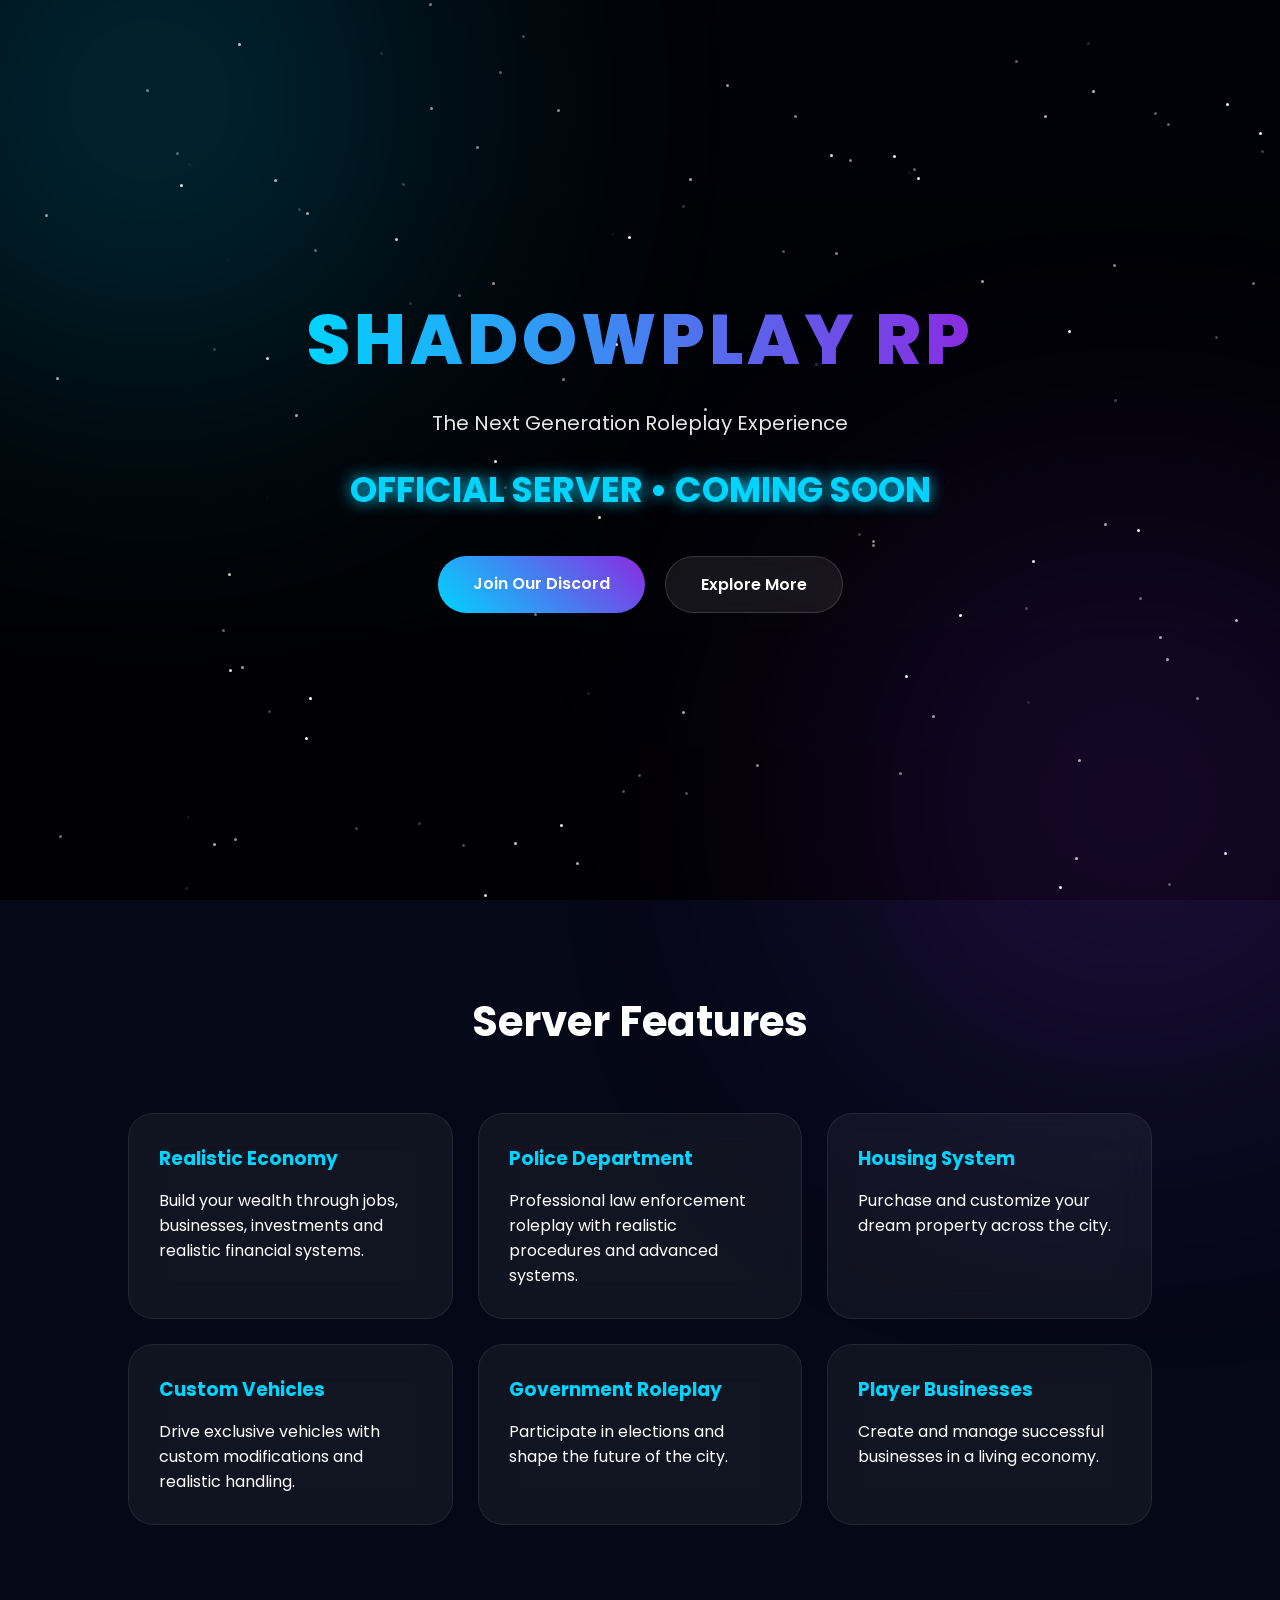
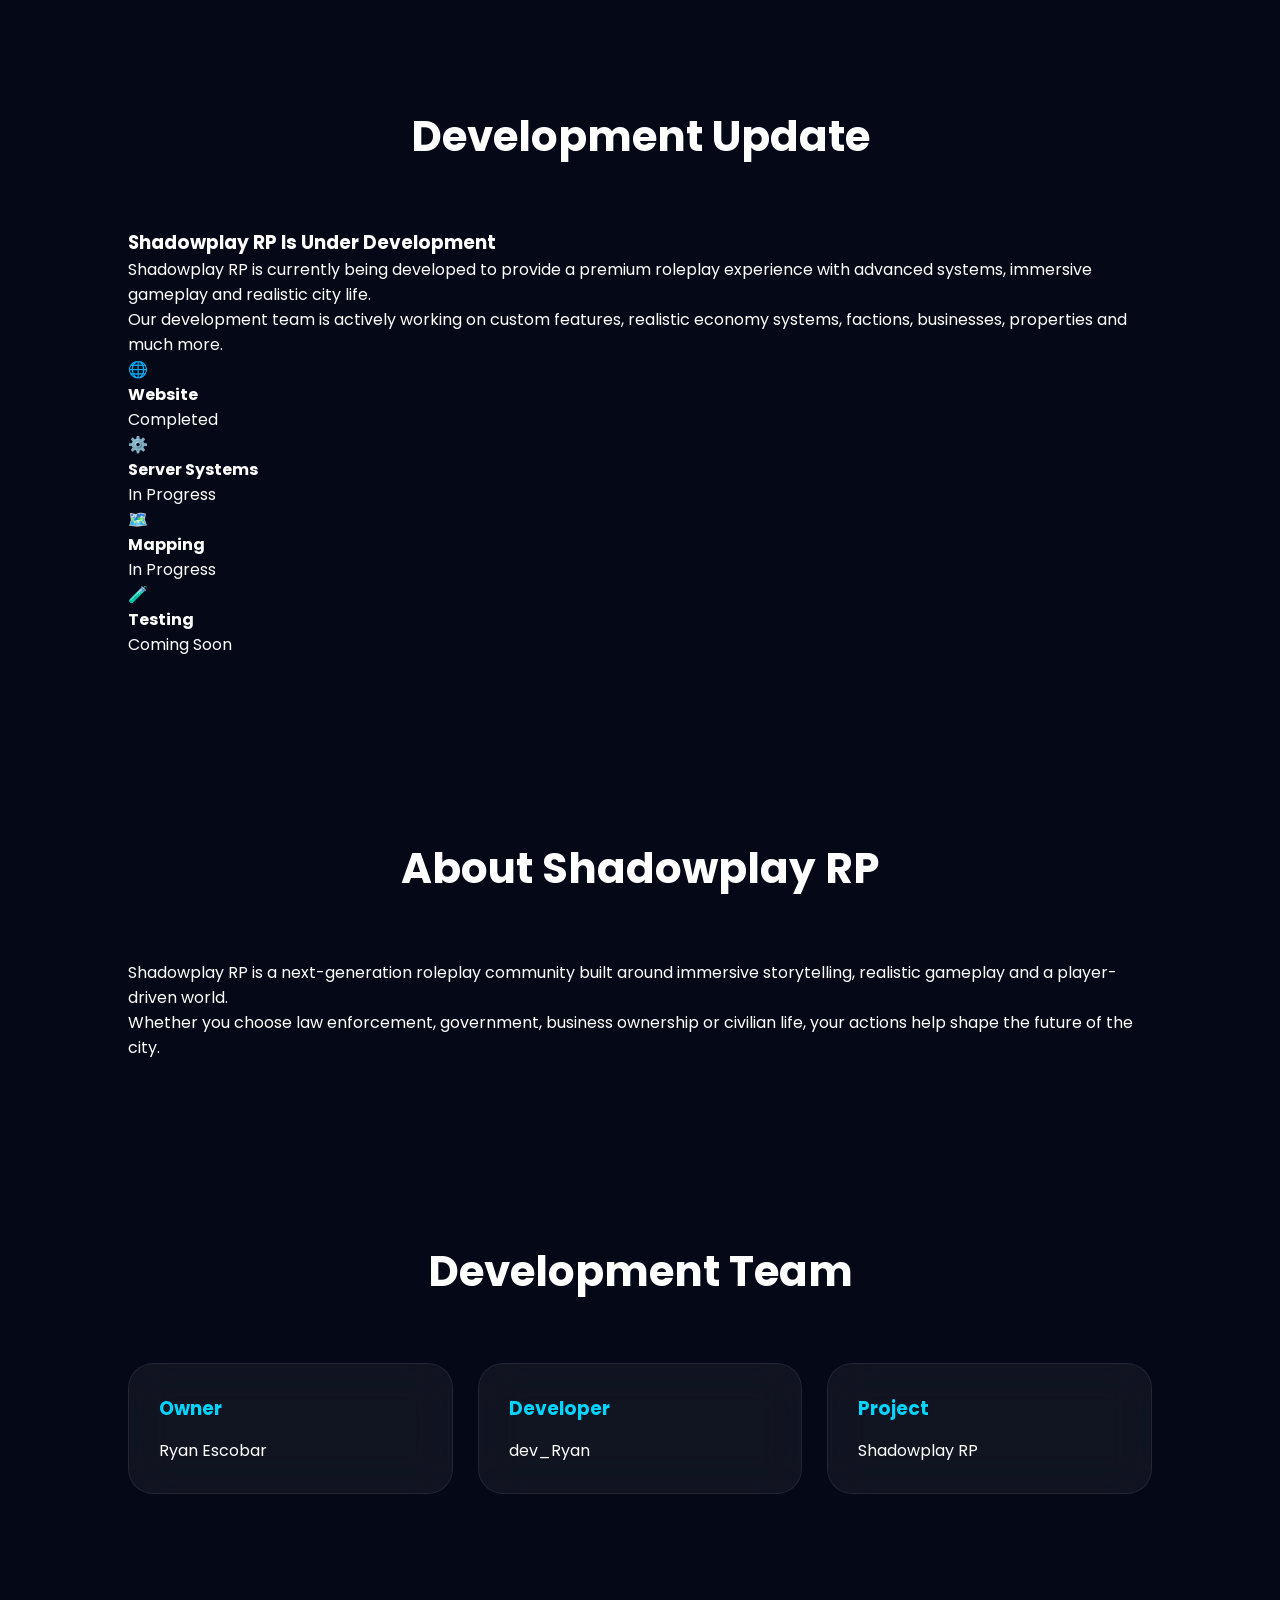
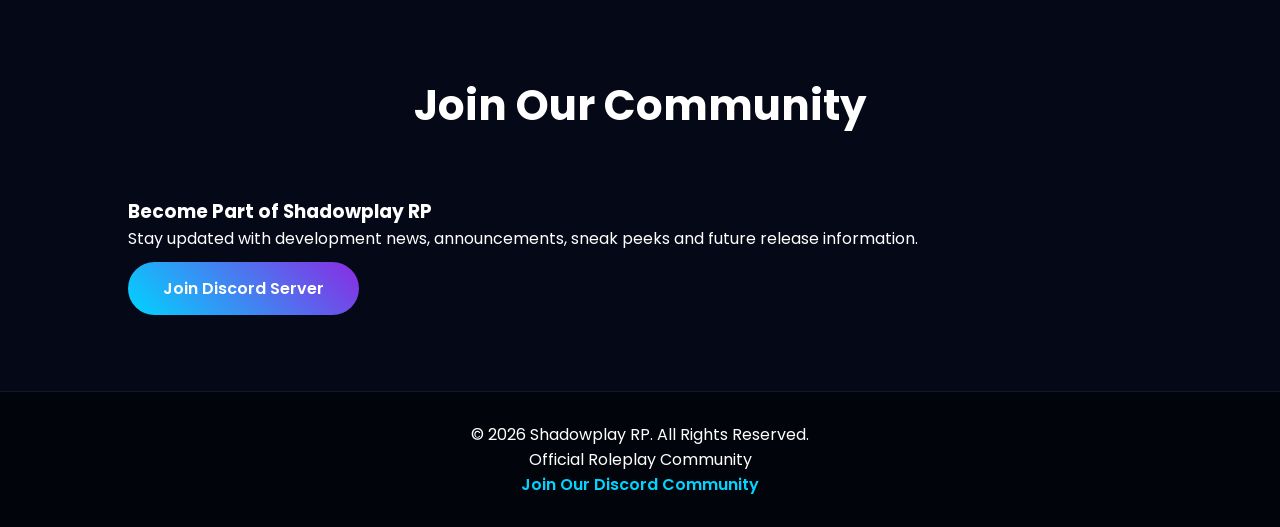
==== index.html @ 3152a3b4 "Add files via upload" ====
<!DOCTYPE html>
<html lang="en">
<head>
<meta charset="UTF-8">
<meta name="viewport" content="width=device-width, initial-scale=1.0">

<title>Shadowplay RP | Official Website</title>

<link rel="preconnect" href="https://fonts.googleapis.com">
<link rel="preconnect" href="https://fonts.gstatic.com" crossorigin>

<link href="https://fonts.googleapis.com/css2?family=Poppins:wght@300;400;500;600;700;800&display=swap" rel="stylesheet">

<link rel="stylesheet" href="style.css">

</head>
<body>

<!-- Neon Background -->
<div class="neon blue"></div>
<div class="neon purple"></div>

<!-- Particles -->
<div class="particles" id="particles"></div>

<!-- Hero Section -->
<section class="intro">

<h1 class="logo">SHADOWPLAY RP</h1>

<p class="subtitle">
The Next Generation Roleplay Experience
</p>

<div class="coming">
OFFICIAL SERVER • COMING SOON
</div>

<div class="btns">

<a href="https://discord.gg/D5q6NHAvq" target="_blank" class="btn discord">
Join Our Discord
</a>

<a href="#features" class="btn learn">
Explore More
</a>

</div>

</section>

<!-- Features -->
<section id="features" class="hidden">

<h2 class="title">Server Features</h2>

<div class="grid">

<div class="card">
<h3>Realistic Economy</h3>
<p>
Build your wealth through jobs, businesses, investments and realistic financial systems.
</p>
</div>

<div class="card">
<h3>Police Department</h3>
<p>
Professional law enforcement roleplay with realistic procedures and advanced systems.
</p>
</div>

<div class="card">
<h3>Housing System</h3>
<p>
Purchase and customize your dream property across the city.
</p>
</div>

<div class="card">
<h3>Custom Vehicles</h3>
<p>
Drive exclusive vehicles with custom modifications and realistic handling.
</p>
</div>

<div class="card">
<h3>Government Roleplay</h3>
<p>
Participate in elections and shape the future of the city.
</p>
</div>

<div class="card">
<h3>Player Businesses</h3>
<p>
Create and manage successful businesses in a living economy.
</p>
</div>

</div>

</section>

<!-- Development -->
<section class="hidden">

<h2 class="title">Development Update</h2>

<div class="development-card">

<h3>Shadowplay RP Is Under Development</h3>

<p>
Shadowplay RP is currently being developed to provide a premium roleplay experience with advanced systems, immersive gameplay and realistic city life.
</p>

<p>
Our development team is actively working on custom features, realistic economy systems, factions, businesses, properties and much more.
</p>

<div class="status-grid">

<div class="status-box">
<span>🌐</span>
<h4>Website</h4>
<p>Completed</p>
</div>

<div class="status-box">
<span>⚙️</span>
<h4>Server Systems</h4>
<p>In Progress</p>
</div>

<div class="status-box">
<span>🗺️</span>
<h4>Mapping</h4>
<p>In Progress</p>
</div>

<div class="status-box">
<span>🧪</span>
<h4>Testing</h4>
<p>Coming Soon</p>
</div>

</div>

</div>

</section>

<!-- About -->
<section class="hidden">

<h2 class="title">About Shadowplay RP</h2>

<div class="development-card">

<p>
Shadowplay RP is a next-generation roleplay community built around immersive storytelling, realistic gameplay and a player-driven world.
</p>

<p>
Whether you choose law enforcement, government, business ownership or civilian life, your actions help shape the future of the city.
</p>

</div>

</section>

<!-- Team -->
<section class="hidden">

<h2 class="title">Development Team</h2>

<div class="grid">

<div class="card">
<h3>Owner</h3>
<p>Ryan Escobar</p>
</div>

<div class="card">
<h3>Developer</h3>
<p>dev_Ryan</p>
</div>

<div class="card">
<h3>Project</h3>
<p>Shadowplay RP</p>
</div>

</div>

</section>

<!-- Join Discord -->
<section class="hidden">

<h2 class="title">Join Our Community</h2>

<div class="development-card">

<h3>Become Part of Shadowplay RP</h3>

<p>
Stay updated with development news, announcements, sneak peeks and future release information.
</p>

<br>

<a href="https://discord.gg/D5q6NHAvq" target="_blank" class="btn discord">
Join Discord Server
</a>

</div>

</section>

<!-- Footer -->
<footer>

<p>© 2026 Shadowplay RP. All Rights Reserved.</p>

<p>Official Roleplay Community</p>

<p>
<a href="https://discord.gg/D5q6NHAvq"
target="_blank"
style="color:#00d4ff;text-decoration:none;font-weight:600;">
Join Our Discord Community
</a>
</p>

</footer>

<script>

/* Animated Particles */

const particles = document.getElementById("particles");

for(let i = 0; i < 120; i++){

let particle = document.createElement("span");

particle.style.left = Math.random() * 100 + "%";
particle.style.top = Math.random() * 100 + "%";
particle.style.animationDuration = (10 + Math.random() * 15) + "s";
particle.style.opacity = Math.random();

particles.appendChild(particle);

}

/* Scroll Reveal Animation */

const observer = new IntersectionObserver(entries => {

entries.forEach(entry => {

if(entry.isIntersecting){

entry.target.classList.add("show");

}

});

});

document.querySelectorAll(".hidden").forEach(el => {

observer.observe(el);

});

</script>

</body>
</html>
---- style.css ----
*{
margin:0;
padding:0;
box-sizing:border-box;
font-family:'Poppins',sans-serif;
scroll-behavior:smooth;
}

body{
background:#050816;
color:#fff;
overflow-x:hidden;
min-height:100vh;
}

/* Animated Background */
body::before{
content:"";
position:fixed;
top:0;
left:0;
width:100%;
height:100%;
background:
linear-gradient(rgba(0,0,0,.65),rgba(0,0,0,.8)),
url("https://images.unsplash.com/photo-1514565131-fce0801e5785?q=80&w=1920");
background-size:cover;
background-position:center;
z-index:-3;
animation:zoomBg 20s ease-in-out infinite alternate;
}

@keyframes zoomBg{
from{
transform:scale(1);
}
to{
transform:scale(1.08);
}
}

/* Neon Lights */
.neon{
position:fixed;
width:500px;
height:500px;
border-radius:50%;
filter:blur(150px);
opacity:.25;
z-index:-2;
pointer-events:none;
}

.blue{
background:#00d4ff;
top:-150px;
left:-100px;
}

.purple{
background:#8a2be2;
bottom:-150px;
right:-100px;
}

/* Particles */
.particles{
position:fixed;
width:100%;
height:100%;
top:0;
left:0;
pointer-events:none;
z-index:-1;
}

.particles span{
position:absolute;
width:3px;
height:3px;
background:white;
border-radius:50%;
animation:float 15s linear infinite;
opacity:.5;
}

@keyframes float{
from{
transform:translateY(100vh);
}
to{
transform:translateY(-100vh);
}
}

/* Hero Section */
.intro{
height:100vh;
display:flex;
justify-content:center;
align-items:center;
flex-direction:column;
text-align:center;
padding:20px;
}

.logo{
font-size:70px;
font-weight:800;
letter-spacing:4px;
text-transform:uppercase;
background:linear-gradient(90deg,#00d4ff,#8a2be2);
-webkit-background-clip:text;
-webkit-text-fill-color:transparent;
animation:glow 2s infinite alternate;
}

@keyframes glow{
from{
filter:drop-shadow(0 0 10px #00d4ff);
}
to{
filter:drop-shadow(0 0 30px #8a2be2);
}
}

.subtitle{
margin-top:15px;
font-size:20px;
opacity:.9;
}

.coming{
margin-top:25px;
font-size:35px;
font-weight:700;
color:#00d4ff;
text-shadow:0 0 15px #00d4ff;
}

/* Buttons */
.btns{
margin-top:40px;
display:flex;
gap:20px;
justify-content:center;
flex-wrap:wrap;
}

.btn{
padding:15px 35px;
border-radius:50px;
text-decoration:none;
font-weight:600;
transition:.4s;
}

.discord{
background:linear-gradient(45deg,#00d4ff,#8a2be2);
color:white;
}

.learn{
background:rgba(255,255,255,.08);
backdrop-filter:blur(15px);
border:1px solid rgba(255,255,255,.15);
color:white;
}

.btn:hover{
transform:translateY(-5px);
box-shadow:0 0 25px rgba(0,212,255,.7);
}

/* Sections */
section{
padding:90px 10%;
}

.title{
font-size:42px;
text-align:center;
margin-bottom:60px;
}

/* Glass Cards */
.grid{
display:grid;
grid-template-columns:repeat(auto-fit,minmax(260px,1fr));
gap:25px;
}

.card{
background:rgba(255,255,255,.05);
backdrop-filter:blur(20px);
border:1px solid rgba(255,255,255,.08);
border-radius:25px;
padding:30px;
transition:.4s;
}

.card:hover{
transform:translateY(-10px);
box-shadow:0 0 25px rgba(0,212,255,.35);
}

.card h3{
margin-bottom:15px;
color:#00d4ff;
}

/* Countdown */
.countdown{
display:flex;
justify-content:center;
flex-wrap:wrap;
gap:20px;
}

.time{
width:140px;
height:140px;
background:rgba(255,255,255,.05);
backdrop-filter:blur(20px);
border-radius:20px;
display:flex;
align-items:center;
justify-content:center;
flex-direction:column;
border:1px solid rgba(255,255,255,.08);
}

.time h2{
font-size:42px;
color:#00d4ff;
}

/* Scroll Animation */
.hidden{
opacity:0;
transform:translateY(40px);
transition:1s;
}

.show{
opacity:1;
transform:translateY(0);
}

/* Footer */
footer{
padding:30px;
text-align:center;
background:rgba(0,0,0,.5);
border-top:1px solid rgba(255,255,255,.08);
}

/* Custom Scrollbar */
::-webkit-scrollbar{
width:10px;
}

::-webkit-scrollbar-track{
background:#050816;
}

::-webkit-scrollbar-thumb{
background:linear-gradient(#00d4ff,#8a2be2);
border-radius:20px;
}

/* Responsive */
@media(max-width:768px){

.logo{
font-size:42px;
}

.coming{
font-size:24px;
}

.title{
font-size:30px;
}

.time{
width:110px;
height:110px;
}

.time h2{
font-size:30px;
}

}
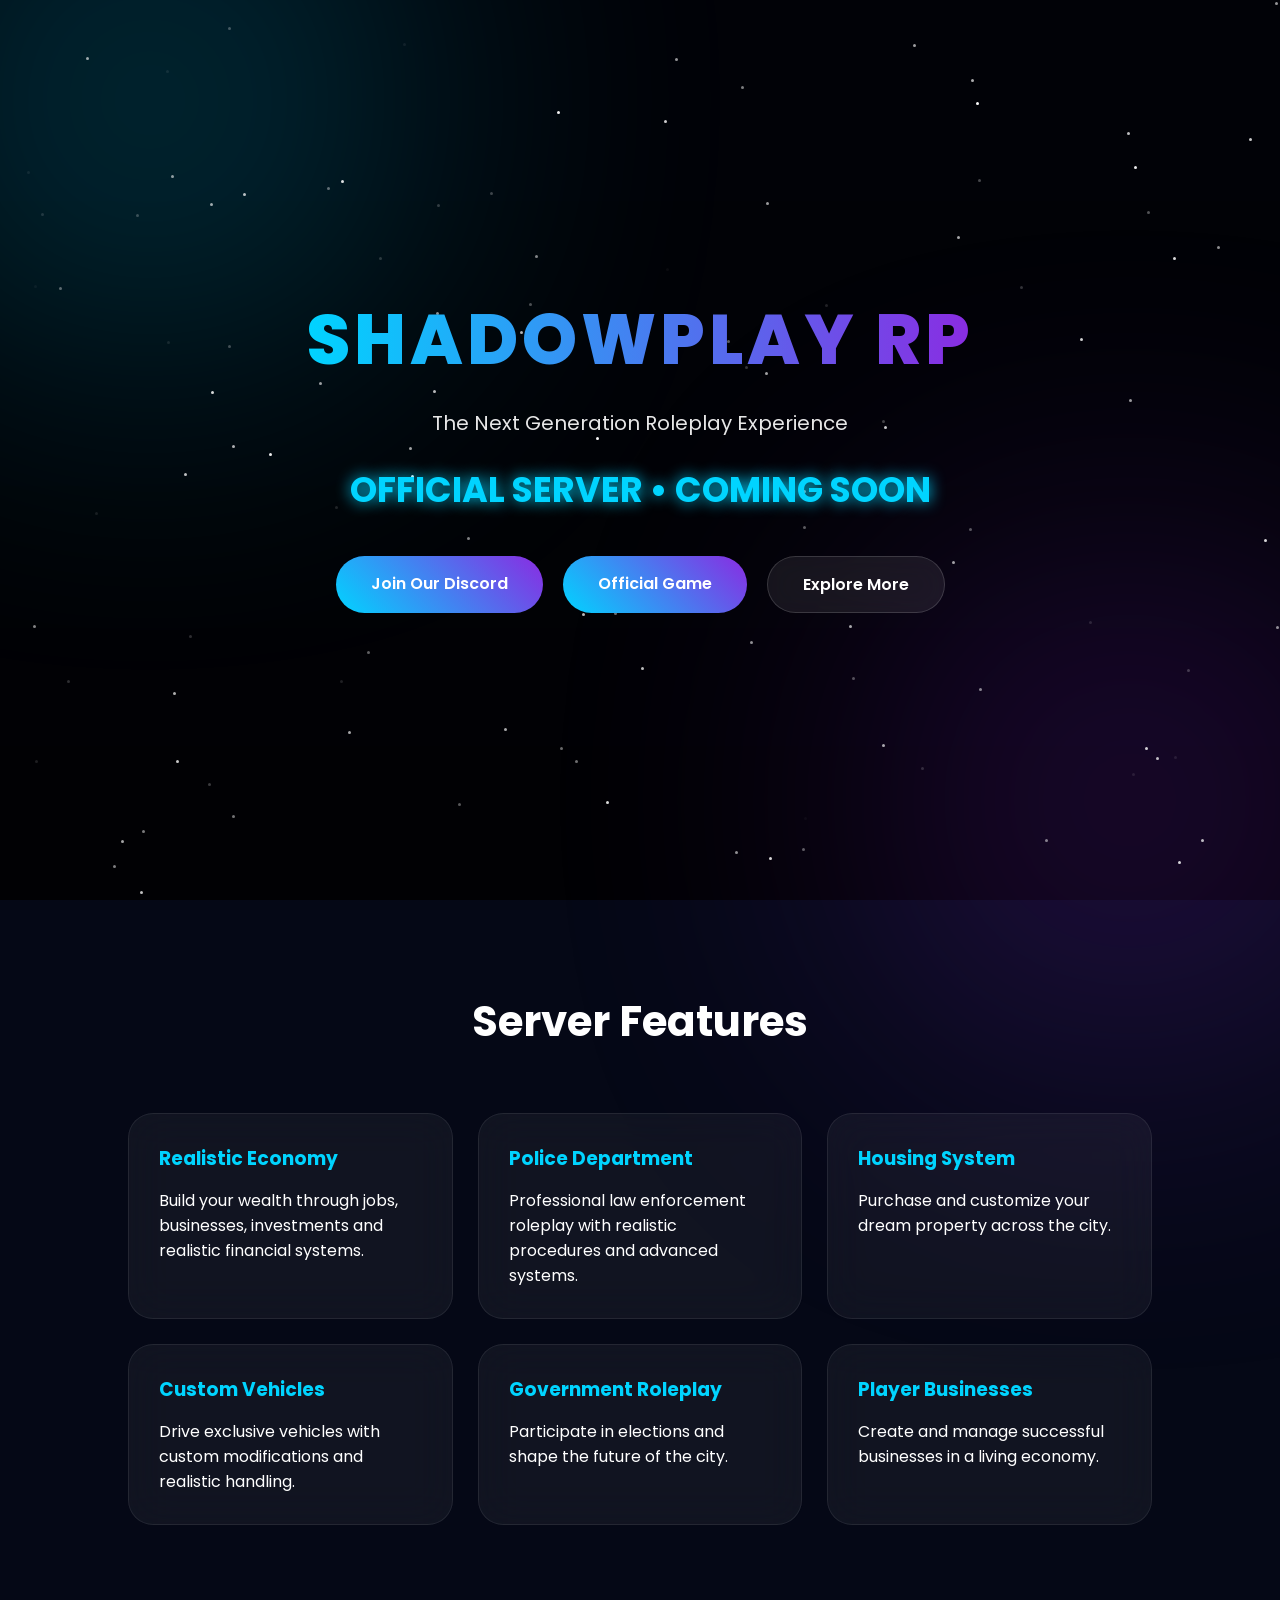
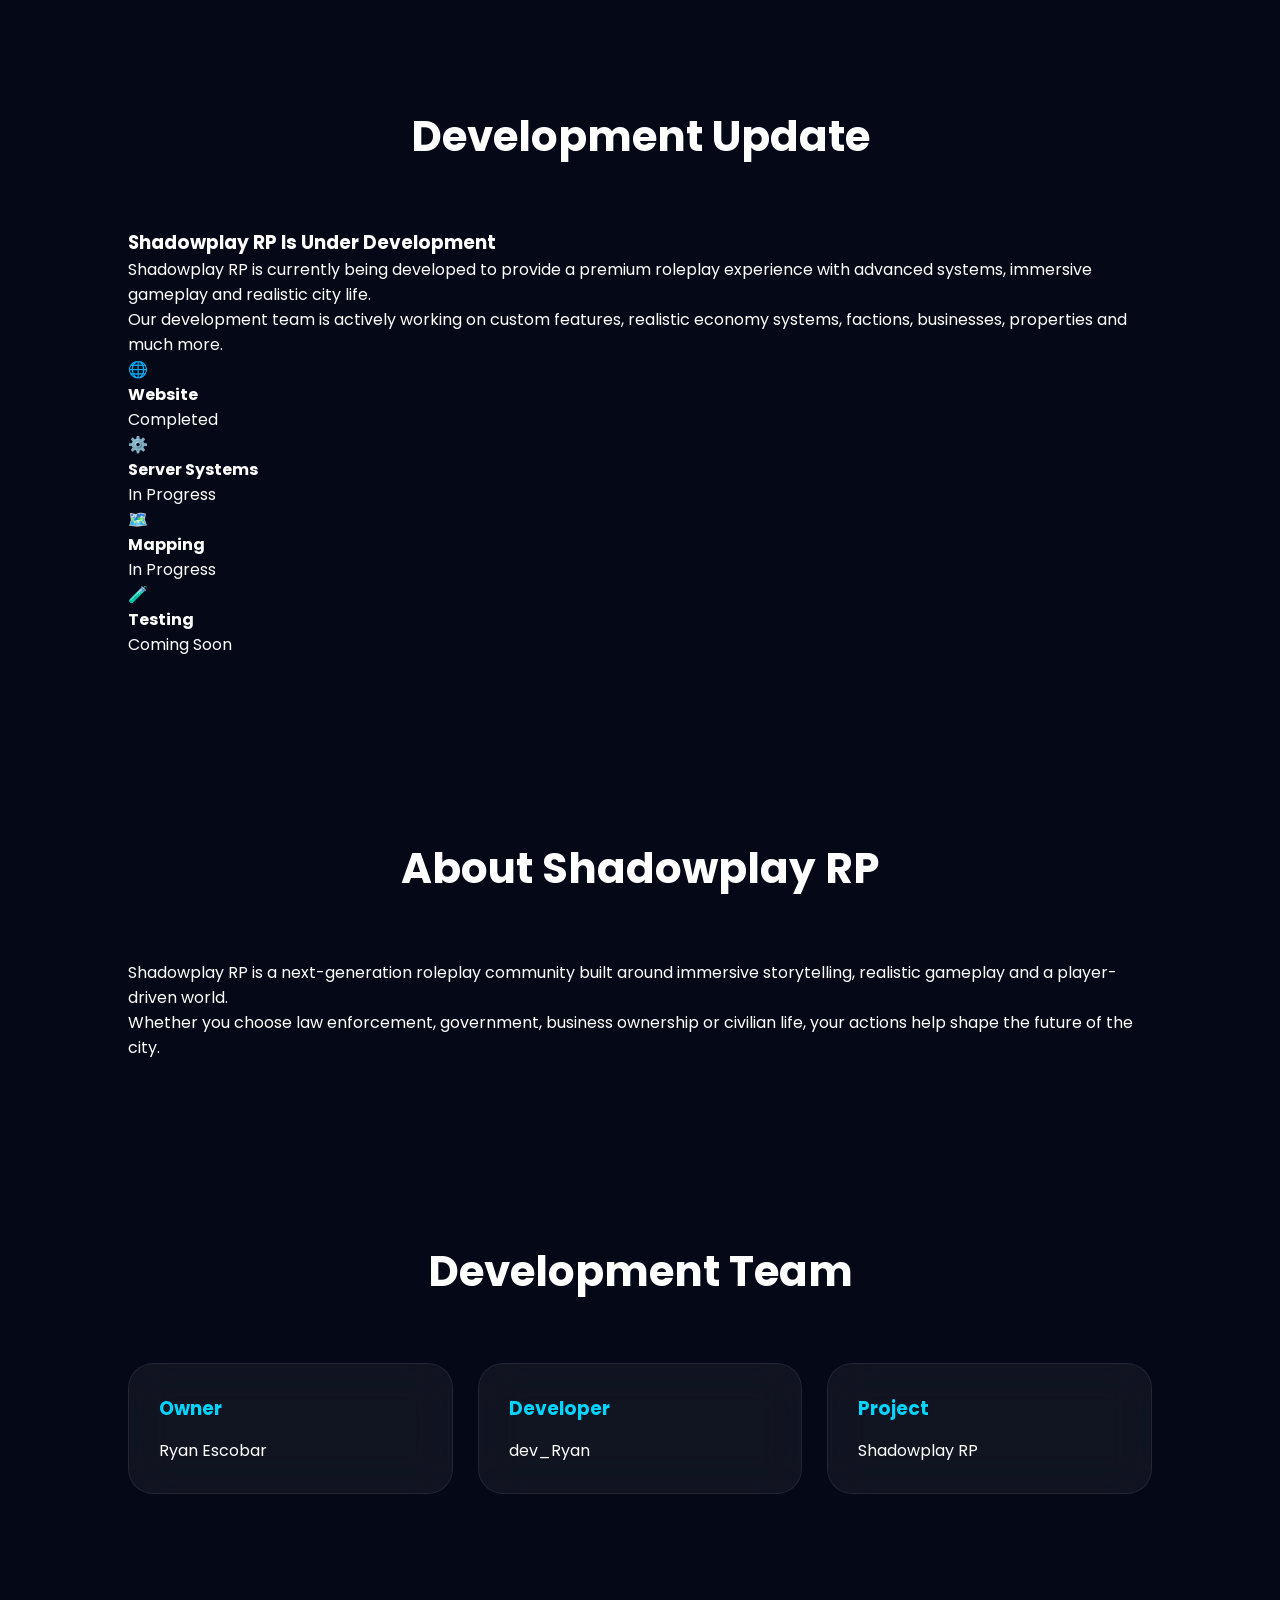
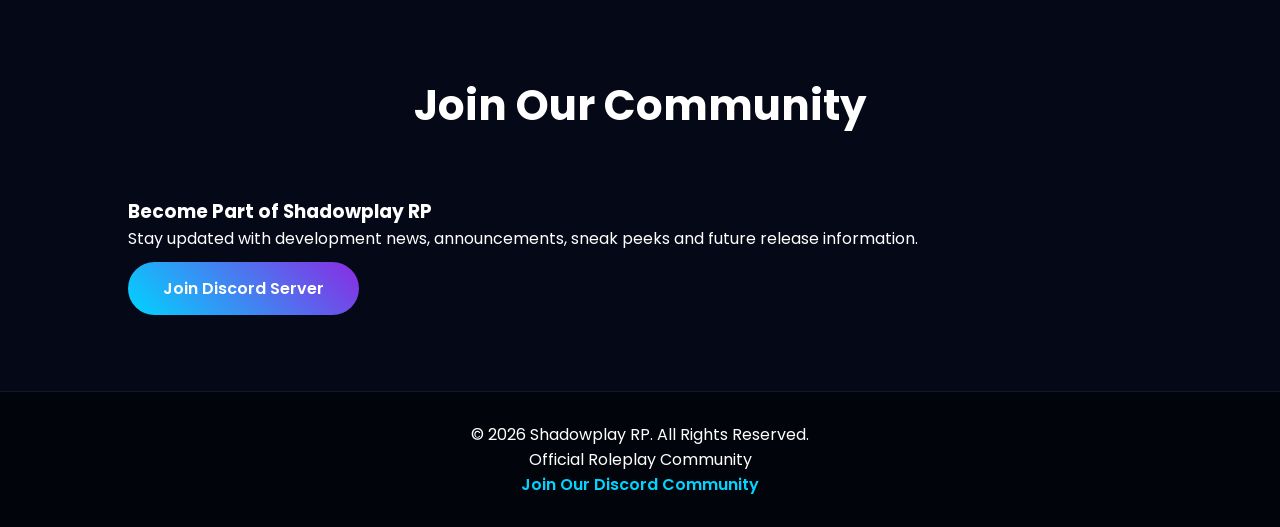
==== commit 5aee42ae: "Update index.html" ====
--- a/index.html
+++ b/index.html
@@ -41,7 +41,9 @@
 <a href="https://discord.gg/D5q6NHAvq" target="_blank" class="btn discord">
 Join Our Discord
 </a>
-
+<a href="#" class="btn discord">
+Official Game
+</a>
 <a href="#features" class="btn learn">
 Explore More
 </a>
@@ -281,4 +283,4 @@
 </script>
 
 </body>
-</html>+</html>
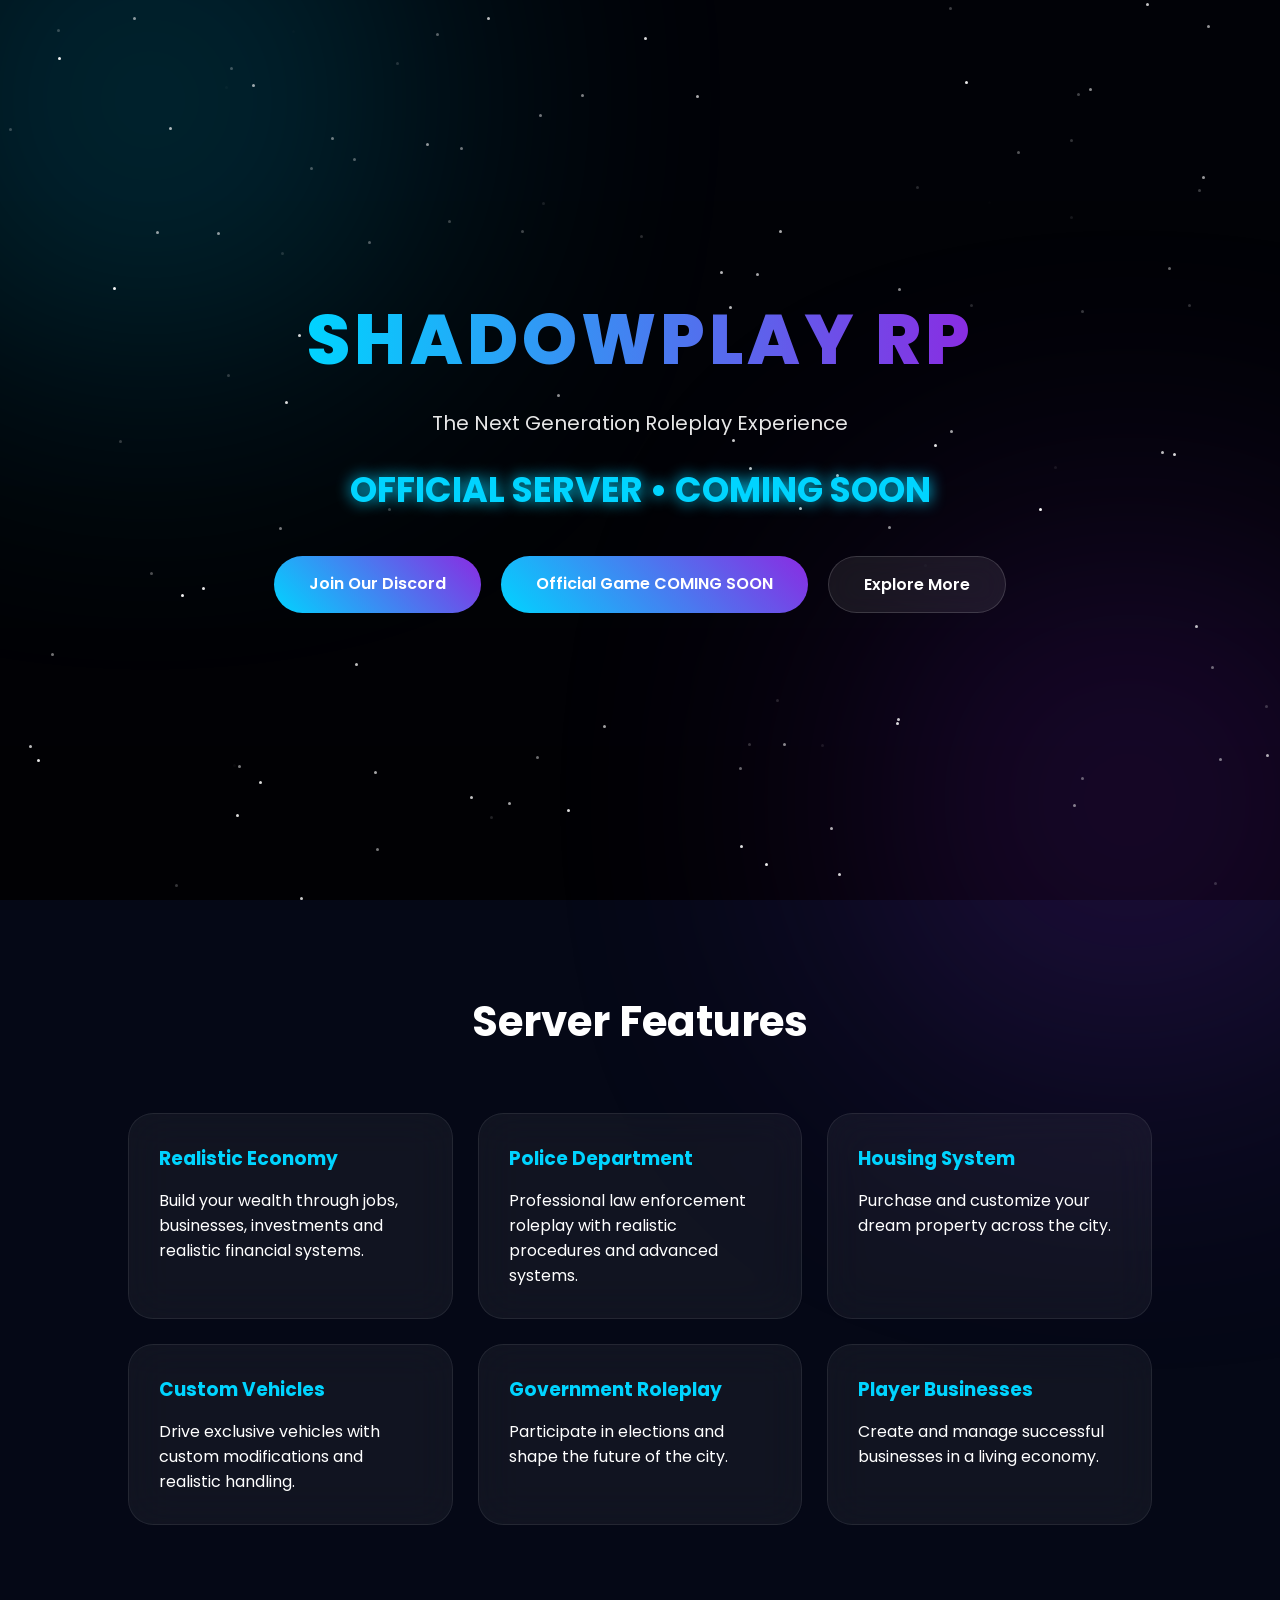
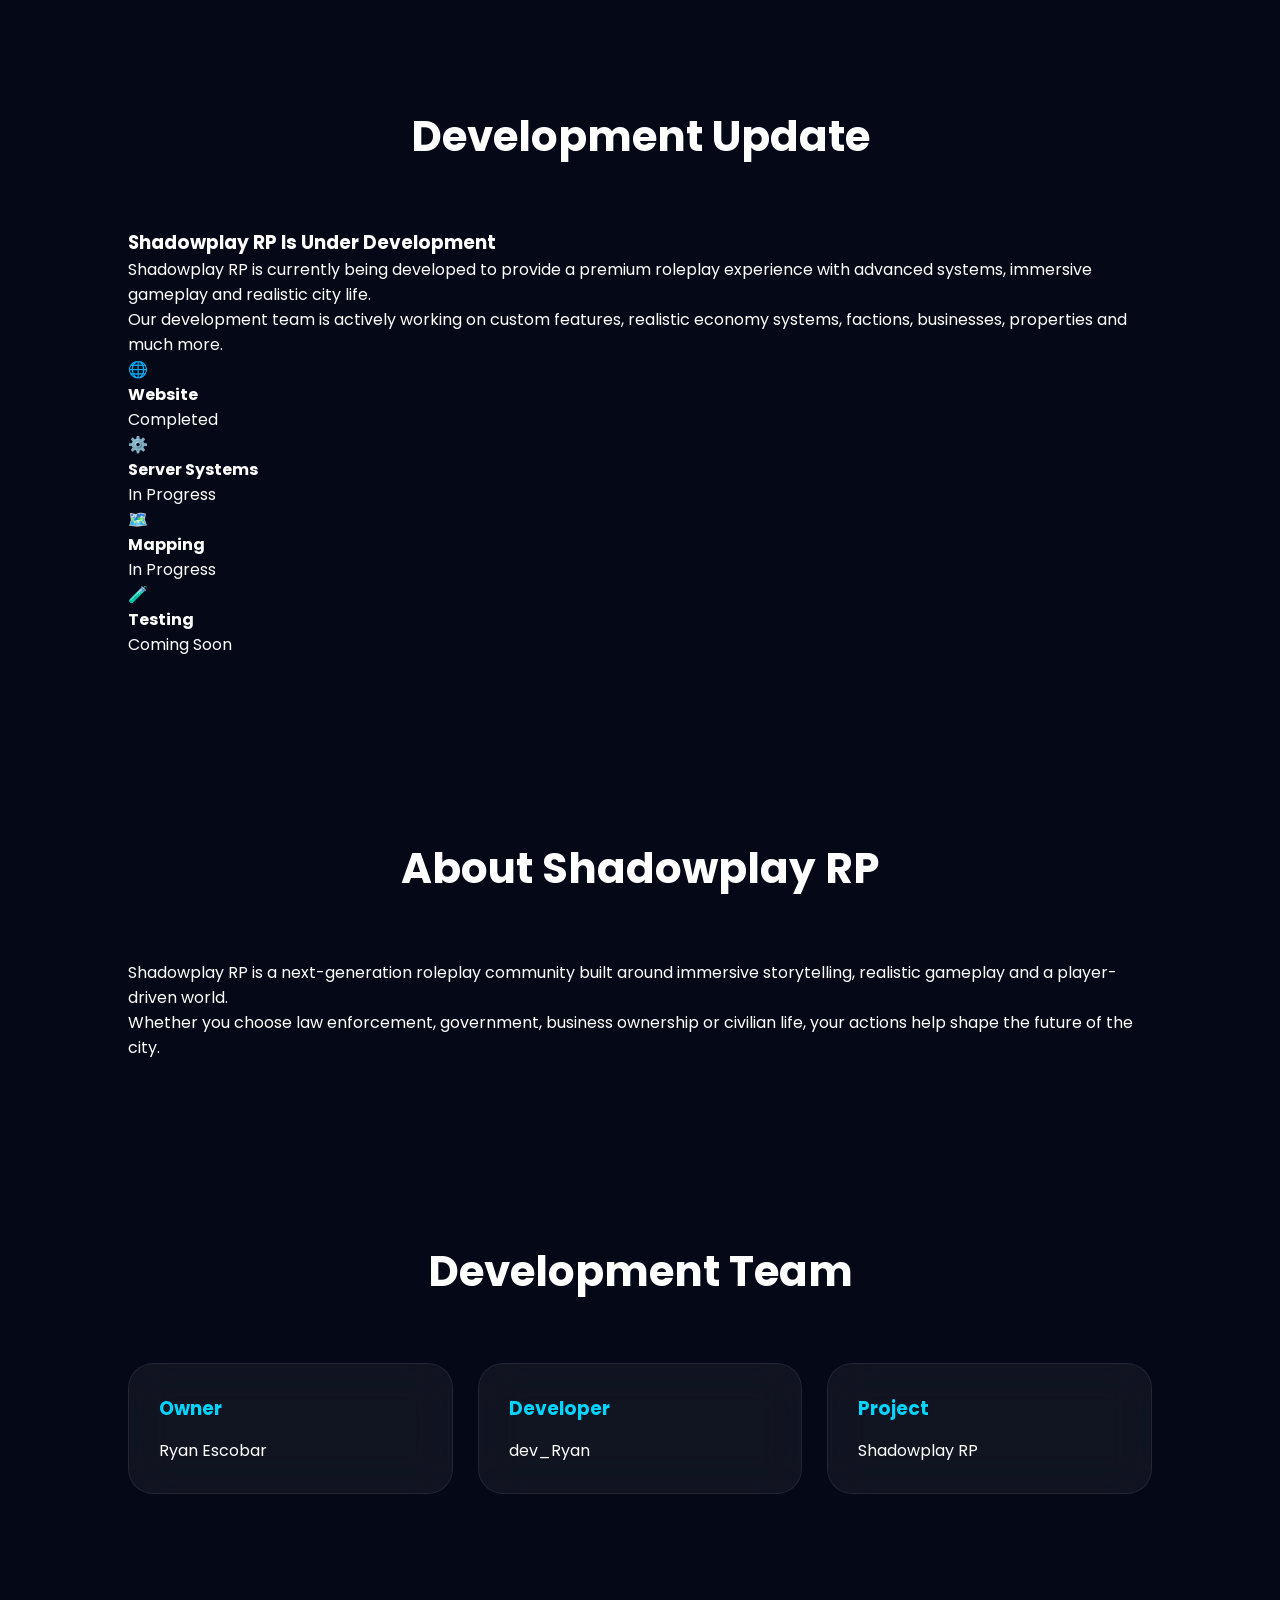
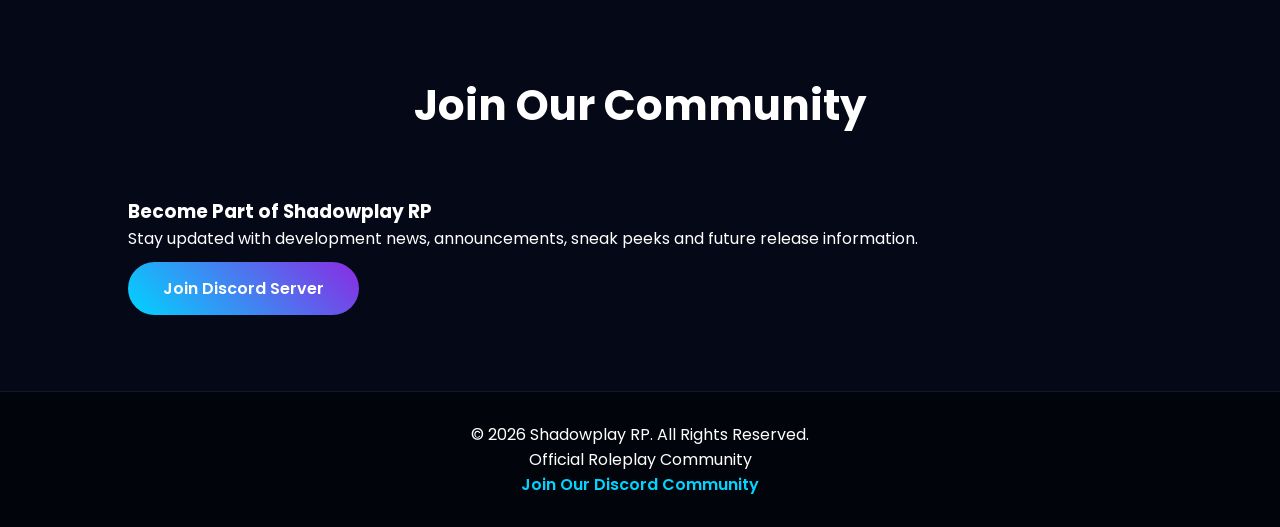
==== commit d88af761: "Update index.html" ====
--- a/index.html
+++ b/index.html
@@ -42,7 +42,7 @@
 Join Our Discord
 </a>
 <a href="#" class="btn discord">
-Official Game
+Official Game COMING SOON 
 </a>
 <a href="#features" class="btn learn">
 Explore More
